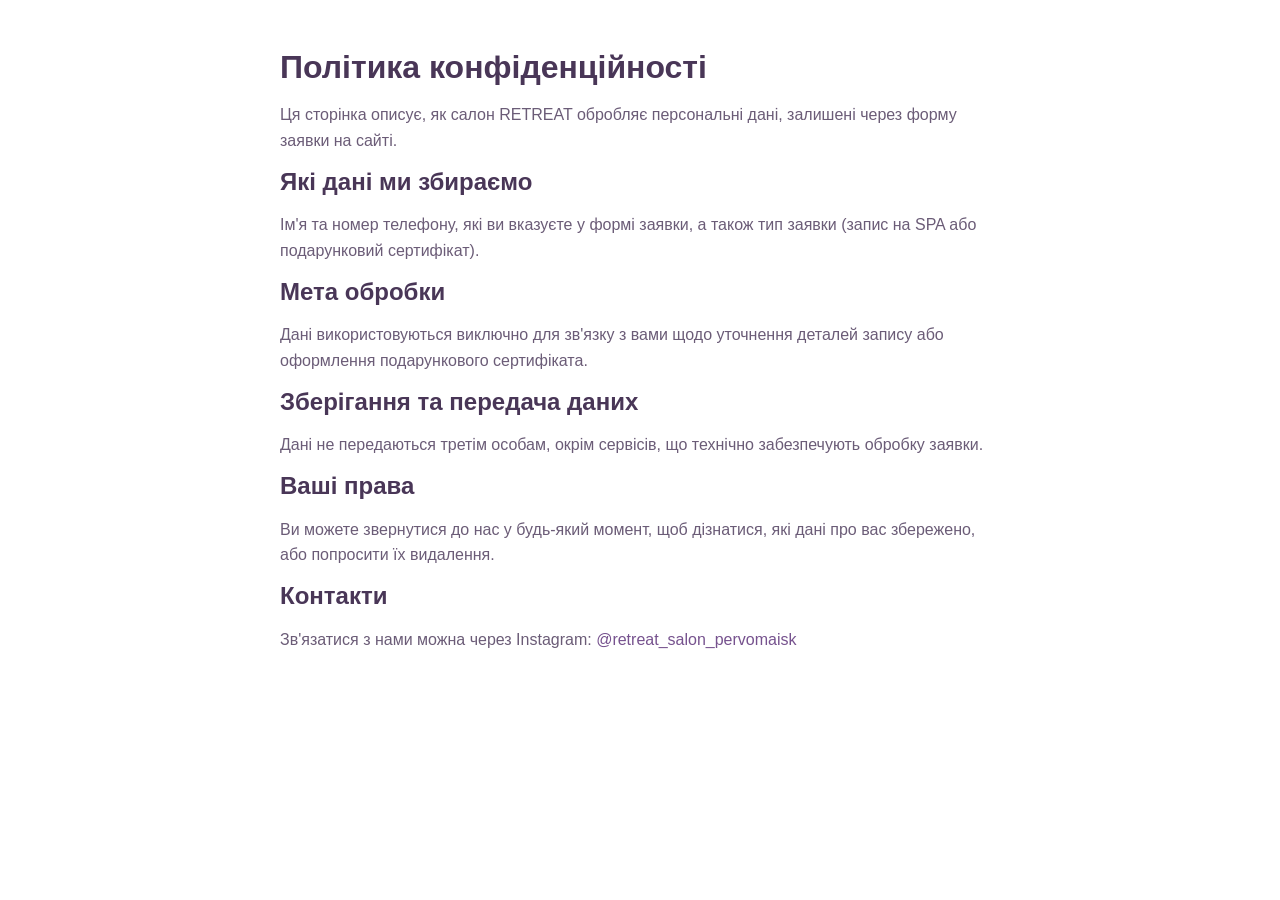
==== privacy-policy.html @ 0226b2d7 "Add privacy policy page This file outlines the privacy policy for the RETREAT salon, detailing data " ====
<!DOCTYPE html>
<html lang="uk">
  <head>
    <meta charset="UTF-8">
    <meta name="viewport" content="width=device-width, initial-scale=1">
    <title>Політика конфіденційності | RETREAT</title>
    <link rel="stylesheet" href="assets/css/style.css">
  </head>
    <body>
      <div class="container" style="padding: 48px 20px; max-width: 760px;">
        <h1>Політика конфіденційності</h1>
        <p>Ця сторінка описує, як салон RETREAT обробляє персональні дані, залишені через форму заявки на сайті.</p>
        <h2>Які дані ми збираємо</h2>
          <p>Ім'я та номер телефону, які ви вказуєте у формі заявки, а також тип заявки (запис на SPA або подарунковий сертифікат).</p>
        <h2>Мета обробки</h2>
        <p>Дані використовуються виключно для зв'язку з вами щодо уточнення деталей запису або оформлення подарункового сертифіката.</p>
            <h2>Зберігання та передача даних</h2>
        <p>Дані не передаються третім особам, окрім сервісів, що технічно забезпечують обробку заявки.</p>
        <h2>Ваші права</h2>
        <p>Ви можете звернутися до нас у будь-який момент, щоб дізнатися, які дані про вас збережено, або попросити їх видалення.</p>
        <h2>Контакти</h2>
        <p>Зв'язатися з нами можна через Instagram: <a href="https://www.instagram.com/retreat_salon_pervomaisk/" target="_blank" rel="noopener">@retreat_salon_pervomaisk</a></p>
    </body>

</html>
---- assets/css/style.css ----
:root {
    --c-white: #FFFFFF;
    --c-lavender-light: #F7F1FA;
    --c-violet-soft: #E9DDF3;
    --c-lavender: #A78BBE;
    --c-violet-accent: #76528E;
    --c-plum-dark: #493657;
    --c-text: #3A2E44;
    --c-text-soft: #6B5C77;
    --font-head: 'Manrope', sans-serif;
    --font-body: 'Inter', sans-serif;
    --radius-lg: 28px;
    --radius-md: 18px;
    --radius-sm: 12px;
    --shadow-soft: 0 12px 32px -8px rgba(73, 54, 87, 0.18);
    --shadow-softer: 0 6px 18px -6px rgba(73, 54, 87, 0.12);
    --container-max: 1180px;
}
* { box-sizing: border-box; }
html { scroll-behavior: smooth; }
@media (prefers-reduced-motion: reduce) {
    html { scroll-behavior: auto; }
}
body {
    margin: 0;
    font-family: var(--font-body);
    color: var(--c-text);
    background: var(--c-white);
    -webkit-font-smoothing: antialiased;
    overflow-x: hidden;
}
h1, h2, h3 {
    font-family: var(--font-head);
    color: var(--c-plum-dark);
    margin: 0 0 16px;
    line-height: 1.2;
}
p { line-height: 1.6; margin: 0 0 14px; color: var(--c-text-soft); }
img { max-width: 100%; height: auto; display: block; }
a { color: var(--c-violet-accent); text-decoration: none; }
.container {
    max-width: var(--container-max);
    margin: 0 auto;
    padding: 0 20px;
}
.container--narrow { max-width: 760px; }
.center { text-align: center; }
.btn {
    display: inline-flex;
    align-items: center;
    justify-content: center;
    gap: 8px;
    font-family: var(--font-head);
    font-weight: 700;
    font-size: 16px;
    border: none;
    border-radius: 999px;
    padding: 16px 28px;
    cursor: pointer;
    transition: transform 0.2s ease, box-shadow 0.2s ease, opacity 0.2s ease;
}
.btn--primary {
    background: linear-gradient(135deg, var(--c-violet-accent), var(--c-plum-dark));
    color: var(--c-white);
    box-shadow: var(--shadow-softer);
}
.btn--primary:hover { transform: translateY(-2px); box-shadow: var(--shadow-soft); }
.btn--lg { padding: 18px 34px; font-size: 17px; }
.btn--block { width: 100%; }
.btn:disabled { opacity: 0.6; cursor: not-allowed; transform: none; }
.section { padding: 72px 0; }
.section--light { background: var(--c-lavender-light); }
.section__title { font-size: clamp(26px, 4vw, 36px); }
.section__subtitle { color: var(--c-text-soft); max-width: 560px; margin: 0 auto 40px; }
[data-animate] { opacity: 0; transform: translateY(24px); transition: opacity 0.7s ease, transform 0.7s ease; }
[data-animate].is-visible { opacity: 1; transform: translateY(0); }
@media (prefers-reduced-motion: reduce) {
    [data-animate] { opacity: 1; transform: none; transition: none; }
}
.eyebrow {
    display: inline-block;
    font-family: var(--font-head);
    font-size: 13px;
    font-weight: 700;
    letter-spacing: 0.08em;
    color: var(--c-violet-accent);
    margin-bottom: 10px;
}
.accent-phrase {
    font-family: var(--font-head);
    font-style: italic;
    font-weight: 600;
    color: var(--c-violet-accent);
    font-size: 18px;
}
.hero {
    position: relative;
    background: linear-gradient(180deg, var(--c-lavender-light) 0%, var(--c-violet-soft) 100%);
    padding-bottom: 48px;
    overflow: hidden;
}
.hero__bg {
    position: absolute;
    inset: 0;
    background:
          radial-gradient(circle at 85% 10%, rgba(167,139,190,0.35), transparent 55%),
          radial-gradient(circle at 10% 90%, rgba(233,221,243,0.6), transparent 50%);
    pointer-events: none;
}
.hero__top { position: relative; z-index: 1; padding-top: 28px; }
.hero__brand { display: flex; align-items: baseline; gap: 14px; flex-wrap: wrap; }
.logo { font-family: var(--font-head); font-weight: 800; font-size: 22px; letter-spacing: 0.04em; color: var(--c-plum-dark); }
.logo--light { color: var(--c-white); }
.hero__location { font-size: 13px; color: var(--c-text-soft); letter-spacing: 0.03em; }
.hero__content {
    position: relative;
    z-index: 1;
    display: grid;
    grid-template-columns: 1fr;
    gap: 36px;
    padding-top: 28px;
}
.hero__title { font-size: clamp(28px, 6vw, 44px); letter-spacing: -0.01em; }
.hero__title .accent { color: var(--c-violet-accent); }
.hero__subtitle { font-size: 17px; max-width: 480px; }
.hero__perks { list-style: none; padding: 0; margin: 0 0 28px; display: flex; flex-direction: column; gap: 10px; }
.hero__perks li { display: flex; align-items: center; gap: 10px; font-weight: 600; color: var(--c-plum-dark); font-size: 15px; }
.hero__cta { display: flex; flex-direction: column; align-items: flex-start; gap: 14px; }
.hero__secondary-link { font-weight: 600; font-size: 14px; border-bottom: 1px solid currentColor; padding-bottom: 2px; }
.hero__media { display: flex; justify-content: center; }
.hero__photo-frame { border-radius: var(--radius-lg); overflow: hidden; box-shadow: var(--shadow-soft); max-width: 420px; width: 100%; }
.hero__photo { aspect-ratio: 4/5; object-fit: cover; width: 100%; height: 100%; }
@media (min-width: 900px) {
    .hero__content { grid-template-columns: 1.1fr 0.9fr; align-items: center; }
    .hero__cta { flex-direction: row; align-items: center; }
    .hero__media { justify-content: flex-end; }
}
.split {
    display: grid;
    grid-template-columns: 1fr;
    gap: 32px;
    align-items: center;
}
.split__media img { border-radius: var(--radius-lg); box-shadow: var(--shadow-softer); }
@media (min-width: 860px) {
    .split { grid-template-columns: 1fr 1fr; gap: 56px; }
    .split--reverse .split__media { order: 2; }
    .split--reverse .split__text { order: 1; }
}
.cards--3 {
    display: grid;
    grid-template-columns: 1fr;
    gap: 20px;
    margin-top: 8px;
}
@media (min-width: 720px) {
    .cards--3 { grid-template-columns: repeat(3, 1fr); }
}
.card {
    background: var(--c-white);
    border: 1px solid var(--c-violet-soft);
    border-radius: var(--radius-md);
    padding: 32px 26px;
    box-shadow: var(--shadow-softer);
    text-align: left;
}
.card h3 { font-size: 19px; margin-bottom: 8px; }
.card p { margin: 0; font-size: 15px; }
.steps {
    list-style: none;
    margin: 0; padding: 0;
    display: grid;
    grid-template-columns: 1fr;
    gap: 18px;
}
@media (min-width: 860px) {
    .steps { grid-template-columns: repeat(4, 1fr); gap: 20px; }
}
.step {
    background: var(--c-lavender-light);
    border-radius: var(--radius-md);
    padding: 28px 22px;
    position: relative;
}
.step__num {
    display: block;
    font-family: var(--font-head);
    font-weight: 800;
    font-size: 30px;
    color: var(--c-violet-accent);
    opacity: 0.55;
    margin-bottom: 10px;
}
.step h3 { font-size: 17px; margin-bottom: 6px; }
.step p { margin: 0; font-size: 14.5px; }
.gallery {
    display: flex;
    gap: 16px;
    overflow-x: auto;
    scroll-snap-type: x mandatory;
    padding-bottom: 8px;
    -webkit-overflow-scrolling: touch;
}
.gallery__item {
    flex: 0 0 72%;
    scroll-snap-align: start;
    border-radius: var(--radius-md);
    overflow: hidden;
    box-shadow: var(--shadow-softer);
}
.gallery__item img { aspect-ratio: 4/5; object-fit: cover; width: 100%; height: 100%; }
@media (min-width: 720px) {
    .gallery { overflow: visible; display: grid; grid-template-columns: repeat(5, 1fr); gap: 16px; }
    .gallery__item { flex: unset; }
}
.faq__item { border-bottom: 1px solid var(--c-violet-soft); }
.faq__question {
    width: 100%;
    text-align: left;
    background: none;
    border: none;
    padding: 20px 0;
    font-family: var(--font-head);
    font-weight: 700;
    font-size: 16px;
    color: var(--c-plum-dark);
    display: flex;
    justify-content: space-between;
    align-items: center;
    cursor: pointer;
}
.faq__toggle {
    flex-shrink: 0;
    width: 22px; height: 22px;
    border-radius: 50%;
    background: var(--c-violet-soft);
    position: relative;
    margin-left: 16px;
}
.faq__toggle::before, .faq__toggle::after {
    content: '';
    position: absolute;
    background: var(--c-violet-accent);
    top: 50%; left: 50%;
    transform: translate(-50%, -50%);
}
.faq__toggle::before { width: 10px; height: 2px; }
.faq__toggle::after { width: 2px; height: 10px; transition: transform 0.25s ease; }
.faq__question[aria-expanded="true"] .faq__toggle::after { transform: translate(-50%, -50%) rotate(90deg); opacity: 0; }
.faq__answer { max-height: 0; overflow: hidden; transition: max-height 0.3s ease; }
.faq__answer p { padding-bottom: 18px; margin: 0; }
.section--gift { background: linear-gradient(135deg, var(--c-violet-soft), var(--c-lavender-light)); }
.section--form { background: linear-gradient(160deg, var(--c-violet-soft), var(--c-lavender-light) 60%); }
.booking-form {
    background: var(--c-white);
    border-radius: var(--radius-lg);
    padding: 32px 24px;
    box-shadow: var(--shadow-soft);
}
@media (min-width: 600px) {
    .booking-form { padding: 44px; }
}
.request-type {
    display: grid;
    grid-template-columns: 1fr;
    gap: 12px;
    margin-bottom: 24px;
}
@media (min-width: 540px) {
    .request-type { grid-template-columns: 1fr 1fr; }
}
.request-type__option { display: block; cursor: pointer; }
.request-type__option input { position: absolute; opacity: 0; pointer-events: none; }
.request-type__card {
    display: flex;
    align-items: center;
    justify-content: center;
    text-align: center;
    min-height: 56px;
    padding: 12px 16px;
    border: 2px solid var(--c-violet-soft);
    border-radius: var(--radius-sm);
    font-weight: 600;
    font-size: 14.5px;
    color: var(--c-text-soft);
    transition: all 0.2s ease;
}
.request-type__option input:checked + .request-type__card {
    border-color: var(--c-violet-accent);
    background: var(--c-violet-soft);
    color: var(--c-plum-dark);
}
.field { margin-bottom: 18px; }
.field label {
    display: block;
    font-weight: 600;
    font-size: 14px;
    color: var(--c-plum-dark);
    margin-bottom: 8px;
}
.field input {
    width: 100%;
    font-family: var(--font-body);
    font-size: 16px;
    padding: 15px 16px;
    border: 2px solid var(--c-violet-soft);
    border-radius: var(--radius-sm);
    background: var(--c-lavender-light);
    color: var(--c-text);
    transition: border-color 0.2s ease;
}
.field input:focus { outline: none; border-color: var(--c-violet-accent); background: var(--c-white); }
.field input.is-invalid { border-color: #c0506a; }
.field__error { display: block; min-height: 18px; font-size: 13px; color: #c0506a; margin-top: 6px; }
.consent {
    display: flex;
    align-items: flex-start;
    gap: 10px;
    font-size: 13.5px;
    color: var(--c-text-soft);
    margin-bottom: 8px;
    cursor: pointer;
}
.consent input { margin-top: 3px; flex-shrink: 0; width: 17px; height: 17px; accent-color: var(--c-violet-accent); }
.consent a { font-weight: 600; }
.form__note { text-align: center; font-size: 13px; color: var(--c-text-soft); margin: 14px 0 0; }
.form__result {
    margin-top: 16px;
    padding: 14px 16px;
    border-radius: var(--radius-sm);
    font-size: 14px;
    display: none;
}
.form__result.is-success { display: block; background: var(--c-violet-soft); color: var(--c-plum-dark); }
.form__result.is-error { display: block; background: #f6dfe4; color: #8c2f45; }
.footer { background: var(--c-plum-dark); color: var(--c-violet-soft); padding: 48px 0; }
.footer__inner { display: flex; flex-direction: column; gap: 24px; }
.footer__brand p { color: var(--c-violet-soft); opacity: 0.8; margin: 2px 0; font-size: 14px; }
.footer__links { display: flex; gap: 20px; flex-wrap: wrap; }
.footer__links a { color: var(--c-white); font-weight: 600; font-size: 14px; }
@media (min-width: 700px) {
    .footer__inner { flex-direction: row; justify-content: space-between; align-items: flex-end; }
}
.sticky-cta {
    position: fixed;
    left: 16px; right: 16px; bottom: 16px;
    z-index: 50;
    opacity: 0;
    transform: translateY(16px);
    pointer-events: none;
    transition: opacity 0.25s ease, transform 0.25s ease;
    padding-bottom: env(safe-area-inset-bottom, 0);
}
.sticky-cta.is-visible { opacity: 1; transform: translateY(0); pointer-events: auto; }
.sticky-cta .btn { box-shadow: var(--shadow-soft); }
@media (min-width: 900px) {
    .sticky-cta { display: none; }
}
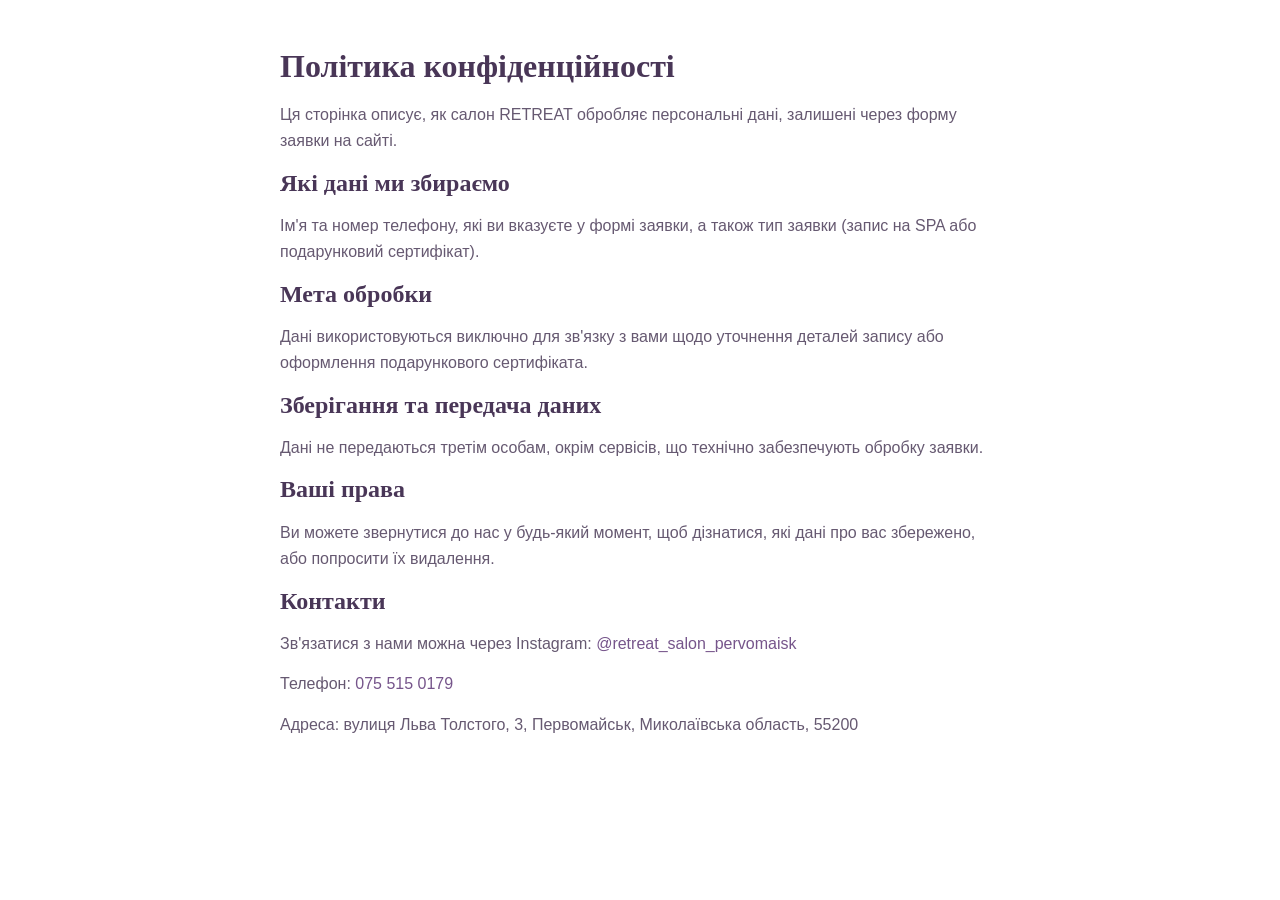
==== commit 5bd04ff0: "Update contact info: new phone and address sitewide" ====
--- a/privacy-policy.html
+++ b/privacy-policy.html
@@ -20,6 +20,8 @@
         <p>Ви можете звернутися до нас у будь-який момент, щоб дізнатися, які дані про вас збережено, або попросити їх видалення.</p>
         <h2>Контакти</h2>
         <p>Зв'язатися з нами можна через Instagram: <a href="https://www.instagram.com/retreat_salon_pervomaisk/" target="_blank" rel="noopener">@retreat_salon_pervomaisk</a></p>
+        <p>Телефон: <a href="tel:+380755150179">075 515 0179</a></p>
+        <p>Адреса: вулиця Льва Толстого, 3, Первомайськ, Миколаївська область, 55200</p>
     </body>
 
 </html>
--- a/assets/css/style.css
+++ b/assets/css/style.css
@@ -1,19 +1,20 @@
 :root {
     --c-white: #FFFFFF;
-    --c-lavender-light: #F7F1FA;
-    --c-violet-soft: #E9DDF3;
-    --c-lavender: #A78BBE;
-    --c-violet-accent: #76528E;
+    --c-lavender-light: #F7F3F8;
+    --c-violet-soft: #E8DDEE;
+    --c-lavender: #B69BC8;
+    --c-violet-accent: #76558B;
     --c-plum-dark: #493657;
-    --c-text: #3A2E44;
-    --c-text-soft: #6B5C77;
-    --font-head: 'Manrope', sans-serif;
-    --font-body: 'Inter', sans-serif;
+    --c-text: #2D2631;
+    --c-text-soft: #665971;
+    --font-head: 'Cormorant Garamond', 'Georgia', serif;
+    --font-body: 'Manrope', sans-serif;
+    --font-ui: 'Manrope', sans-serif;
     --radius-lg: 28px;
     --radius-md: 18px;
     --radius-sm: 12px;
-    --shadow-soft: 0 12px 32px -8px rgba(73, 54, 87, 0.18);
-    --shadow-softer: 0 6px 18px -6px rgba(73, 54, 87, 0.12);
+    --shadow-soft: 0 12px 32px -8px rgba(45, 38, 49, 0.18);
+    --shadow-softer: 0 6px 18px -6px rgba(45, 38, 49, 0.12);
     --container-max: 1180px;
 }
 * { box-sizing: border-box; }
@@ -31,11 +32,12 @@
 }
 h1, h2, h3 {
     font-family: var(--font-head);
+    font-weight: 600;
     color: var(--c-plum-dark);
     margin: 0 0 16px;
-    line-height: 1.2;
-}
-p { line-height: 1.6; margin: 0 0 14px; color: var(--c-text-soft); }
+    line-height: 1.18;
+}
+p { line-height: 1.65; margin: 0 0 14px; color: var(--c-text-soft); }
 img { max-width: 100%; height: auto; display: block; }
 a { color: var(--c-violet-accent); text-decoration: none; }
 .container {
@@ -45,19 +47,20 @@
 }
 .container--narrow { max-width: 760px; }
 .center { text-align: center; }
+.center-block { display: block; text-align: center; }
 .btn {
     display: inline-flex;
     align-items: center;
     justify-content: center;
     gap: 8px;
-    font-family: var(--font-head);
+    font-family: var(--font-ui);
     font-weight: 700;
     font-size: 16px;
     border: none;
     border-radius: 999px;
     padding: 16px 28px;
     cursor: pointer;
-    transition: transform 0.2s ease, box-shadow 0.2s ease, opacity 0.2s ease;
+    transition: transform 0.2s ease, box-shadow 0.2s ease, opacity 0.2s ease, background 0.2s ease, border-color 0.2s ease;
 }
 .btn--primary {
     background: linear-gradient(135deg, var(--c-violet-accent), var(--c-plum-dark));
@@ -65,12 +68,30 @@
     box-shadow: var(--shadow-softer);
 }
 .btn--primary:hover { transform: translateY(-2px); box-shadow: var(--shadow-soft); }
+.btn--ghost {
+    background: transparent;
+    color: var(--c-violet-accent);
+    border: 2px solid var(--c-violet-soft);
+    padding: 14px 26px;
+}
+.btn--ghost:hover { border-color: var(--c-violet-accent); background: var(--c-violet-soft); }
+.btn--outline {
+    background: transparent;
+    color: var(--c-plum-dark);
+    border: 2px solid var(--c-violet-soft);
+}
+.btn--outline:hover { border-color: var(--c-violet-accent); }
+.btn--sm { padding: 10px 20px; font-size: 13.5px; }
 .btn--lg { padding: 18px 34px; font-size: 17px; }
 .btn--block { width: 100%; }
 .btn:disabled { opacity: 0.6; cursor: not-allowed; transform: none; }
 .section { padding: 72px 0; }
+@media (max-width: 640px) {
+    .section { padding: 44px 0; }
+    .section__subtitle { margin-bottom: 28px; }
+}
 .section--light { background: var(--c-lavender-light); }
-.section__title { font-size: clamp(26px, 4vw, 36px); }
+.section__title { font-size: clamp(28px, 4.2vw, 40px); }
 .section__subtitle { color: var(--c-text-soft); max-width: 560px; margin: 0 auto 40px; }
 [data-animate] { opacity: 0; transform: translateY(24px); transition: opacity 0.7s ease, transform 0.7s ease; }
 [data-animate].is-visible { opacity: 1; transform: translateY(0); }
@@ -79,39 +100,49 @@
 }
 .eyebrow {
     display: inline-block;
-    font-family: var(--font-head);
+    font-family: var(--font-ui);
     font-size: 13px;
     font-weight: 700;
-    letter-spacing: 0.08em;
+    letter-spacing: 0.12em;
     color: var(--c-violet-accent);
     margin-bottom: 10px;
 }
-.accent-phrase {
-    font-family: var(--font-head);
-    font-style: italic;
-    font-weight: 600;
-    color: var(--c-violet-accent);
-    font-size: 18px;
+.eyebrow.center-block { margin-bottom: 14px; }
+.navbar {
+    position: relative;
+    z-index: 2;
+    display: flex;
+    align-items: center;
+    justify-content: center;
+    padding-top: 28px;
+}
+.navbar__brand { display: flex; align-items: center; gap: 10px; }
+.navbar__wordmark { display: none; font-family: var(--font-ui); font-weight: 800; font-size: 18px; letter-spacing: 0.04em; color: var(--c-plum-dark); }
+.navbar__nav { display: none; }
+@media (min-width: 900px) {
+    .navbar { justify-content: space-between; }
+    .navbar__wordmark { display: inline-block; }
+    .navbar__nav { display: flex; align-items: center; gap: 28px; }
+    .navbar__link { font-family: var(--font-ui); font-weight: 600; font-size: 14.5px; color: var(--c-plum-dark); }
+    .navbar__link:hover { color: var(--c-violet-accent); }
 }
 .hero {
     position: relative;
     background: linear-gradient(180deg, var(--c-lavender-light) 0%, var(--c-violet-soft) 100%);
-    padding-bottom: 48px;
+    padding-bottom: 0;
     overflow: hidden;
 }
 .hero__bg {
     position: absolute;
     inset: 0;
     background:
-          radial-gradient(circle at 85% 10%, rgba(167,139,190,0.35), transparent 55%),
-          radial-gradient(circle at 10% 90%, rgba(233,221,243,0.6), transparent 50%);
+          radial-gradient(circle at 85% 10%, rgba(182,155,200,0.35), transparent 55%),
+          radial-gradient(circle at 10% 90%, rgba(232,221,238,0.6), transparent 50%);
     pointer-events: none;
 }
-.hero__top { position: relative; z-index: 1; padding-top: 28px; }
-.hero__brand { display: flex; align-items: baseline; gap: 14px; flex-wrap: wrap; }
-.logo { font-family: var(--font-head); font-weight: 800; font-size: 22px; letter-spacing: 0.04em; color: var(--c-plum-dark); }
+.hero__avatar { width: 64px; height: 64px; border-radius: 50%; object-fit: cover; display: block; box-shadow: var(--shadow-softer); border: 3px solid var(--c-white); }
+.logo { font-family: var(--font-ui); font-weight: 800; font-size: 22px; letter-spacing: 0.04em; color: var(--c-plum-dark); }
 .logo--light { color: var(--c-white); }
-.hero__location { font-size: 13px; color: var(--c-text-soft); letter-spacing: 0.03em; }
 .hero__content {
     position: relative;
     z-index: 1;
@@ -120,33 +151,64 @@
     gap: 36px;
     padding-top: 28px;
 }
-.hero__title { font-size: clamp(28px, 6vw, 44px); letter-spacing: -0.01em; }
-.hero__title .accent { color: var(--c-violet-accent); }
-.hero__subtitle { font-size: 17px; max-width: 480px; }
-.hero__perks { list-style: none; padding: 0; margin: 0 0 28px; display: flex; flex-direction: column; gap: 10px; }
-.hero__perks li { display: flex; align-items: center; gap: 10px; font-weight: 600; color: var(--c-plum-dark); font-size: 15px; }
-.hero__cta { display: flex; flex-direction: column; align-items: flex-start; gap: 14px; }
-.hero__secondary-link { font-weight: 600; font-size: 14px; border-bottom: 1px solid currentColor; padding-bottom: 2px; }
+.hero__text { text-align: center; }
+.hero__title { font-size: clamp(30px, 6.4vw, 48px); letter-spacing: -0.01em; }
+.hero__badge { display: inline-block; padding: 8px 18px; border-radius: 999px; background: var(--c-violet-soft); color: var(--c-plum-dark); font-family: var(--font-ui); font-weight: 700; font-size: 12.5px; letter-spacing: 0.04em; margin-bottom: 18px; }
+.hero__subtitle { font-size: 17.5px; max-width: 480px; margin-left: auto; margin-right: auto; }
+.hero__cta { display: flex; flex-direction: column; align-items: center; gap: 14px; }
+@media (min-width: 640px) {
+    .hero__cta { flex-direction: row; justify-content: center; }
+}
 .hero__media { display: flex; justify-content: center; }
-.hero__photo-frame { border-radius: var(--radius-lg); overflow: hidden; box-shadow: var(--shadow-soft); max-width: 420px; width: 100%; }
-.hero__photo { aspect-ratio: 4/5; object-fit: cover; width: 100%; height: 100%; }
+.hero__photo-frame { width: 100%; }
+.hero__photo { display: block; width: 100%; height: auto; object-fit: contain; }
+@media (max-width: 899px) {
+    .hero__media {
+        width: 100vw;
+        margin-left: calc(50% - 50vw);
+        margin-right: calc(50% - 50vw);
+    }
+}
 @media (min-width: 900px) {
+    .hero { padding-bottom: 48px; }
     .hero__content { grid-template-columns: 1.1fr 0.9fr; align-items: center; }
-    .hero__cta { flex-direction: row; align-items: center; }
+    .hero__text { text-align: left; }
+    .hero__subtitle { margin-left: 0; margin-right: 0; }
+    .hero__cta { justify-content: flex-start; }
     .hero__media { justify-content: flex-end; }
-}
-.split {
+    .hero__photo-frame { border-radius: var(--radius-lg); overflow: hidden; box-shadow: var(--shadow-soft); max-width: 380px; }
+    .hero__photo { aspect-ratio: 1199 / 1312; object-fit: cover; height: 100%; }
+}
+@media (max-width: 640px) {
+    .navbar { padding-top: 20px; }
+    .hero__avatar { width: 52px; height: 52px; }
+    .hero__content { gap: 24px; padding-top: 18px; }
+    .hero__badge { margin-bottom: 14px; }
+    .hero__subtitle { font-size: 16px; }
+}
+.intro__text { text-align: center; margin: 0 auto 36px; }
+.feature-grid {
     display: grid;
     grid-template-columns: 1fr;
-    gap: 32px;
-    align-items: center;
-}
-.split__media img { border-radius: var(--radius-lg); box-shadow: var(--shadow-softer); }
-@media (min-width: 860px) {
-    .split { grid-template-columns: 1fr 1fr; gap: 56px; }
-    .split--reverse .split__media { order: 2; }
-    .split--reverse .split__text { order: 1; }
-}
+    gap: 20px;
+    margin-top: 32px;
+}
+@media (min-width: 720px) {
+    .feature-grid { grid-template-columns: repeat(2, 1fr); gap: 24px; }
+    .feature-grid--3 { grid-template-columns: repeat(3, 1fr); }
+}
+.feature-card {
+    background: var(--c-white);
+    border-radius: var(--radius-md);
+    overflow: hidden;
+    box-shadow: var(--shadow-softer);
+}
+.feature-card__media { aspect-ratio: 4/3; }
+.feature-card__media img { width: 100%; height: 100%; object-fit: cover; }
+.feature-card__body { padding: 24px 26px; }
+.feature-card__body h3 { font-size: 21px; margin-bottom: 8px; }
+.feature-card__body p { margin: 0; font-size: 15px; }
+.duration-badge { display: inline-block; margin-top: 28px; padding: 10px 22px; border-radius: 999px; background: var(--c-lavender-light); color: var(--c-plum-dark); font-weight: 600; font-size: 14px; }
 .cards--3 {
     display: grid;
     grid-template-columns: 1fr;
@@ -164,35 +226,97 @@
     box-shadow: var(--shadow-softer);
     text-align: left;
 }
-.card h3 { font-size: 19px; margin-bottom: 8px; }
+.card h3 { font-size: 20px; margin-bottom: 8px; }
 .card p { margin: 0; font-size: 15px; }
-.steps {
+.programs { display: flex; flex-direction: column; gap: 28px; margin-top: 40px; }
+.program {
+    background: var(--c-white);
+    border-radius: var(--radius-lg);
+    overflow: hidden;
+    box-shadow: var(--shadow-soft);
+    display: flex;
+    flex-direction: column;
+}
+.program__photo { aspect-ratio: 16/10; }
+.program__photo img { width: 100%; height: 100%; object-fit: cover; }
+.program__card { padding: 28px 24px 32px; }
+.program__label { display: inline-block; font-family: var(--font-ui); font-weight: 700; font-size: 12.5px; letter-spacing: 0.12em; color: var(--c-violet-accent); margin-bottom: 10px; position: relative; padding-left: 28px; }
+.program__label::before { content: ''; position: absolute; left: 0; top: 50%; width: 20px; height: 2px; background: var(--c-violet-accent); transform: translateY(-50%); }
+.program__card h3 { font-size: clamp(22px, 3vw, 28px); margin-bottom: 10px; }
+.program__desc { font-size: 15px; margin-bottom: 16px; }
+.program__price-row { display: flex; align-items: baseline; gap: 10px; margin-bottom: 18px; }
+.program__price-value { font-family: var(--font-head); font-weight: 600; font-size: 20px; color: var(--c-plum-dark); }
+.program__price-dot { color: var(--c-lavender); font-weight: 700; }
+.program__toggle {
+    display: inline-flex;
+    align-items: center;
+    gap: 8px;
+    background: none;
+    border: none;
+    padding: 0;
+    margin-bottom: 4px;
+    font-family: var(--font-ui);
+    font-weight: 700;
+    font-size: 13.5px;
+    letter-spacing: 0.03em;
+    color: var(--c-violet-accent);
+    cursor: pointer;
+}
+.program__toggle-icon {
+    flex-shrink: 0;
+    width: 18px; height: 18px;
+    border-radius: 50%;
+    background: var(--c-violet-soft);
+    position: relative;
+}
+.program__toggle-icon::before, .program__toggle-icon::after {
+    content: '';
+    position: absolute;
+    background: var(--c-violet-accent);
+    top: 50%; left: 50%;
+    transform: translate(-50%, -50%);
+}
+.program__toggle-icon::before { width: 8px; height: 2px; }
+.program__toggle-icon::after { width: 2px; height: 8px; transition: transform 0.25s ease; }
+.program__toggle[aria-expanded="true"] .program__toggle-icon::after { transform: translate(-50%, -50%) rotate(90deg); opacity: 0; }
+.program__details { max-height: 0; overflow: hidden; transition: max-height 0.3s ease; }
+.program__checklist {
     list-style: none;
-    margin: 0; padding: 0;
+    margin: 0;
+    padding: 16px 0 4px;
     display: grid;
     grid-template-columns: 1fr;
-    gap: 18px;
+    gap: 10px 20px;
+}
+@media (min-width: 560px) {
+    .program__checklist { grid-template-columns: 1fr 1fr; }
+}
+.program__checklist li {
+    position: relative;
+    padding-left: 26px;
+    font-size: 14.5px;
+    color: var(--c-text-soft);
+    line-height: 1.4;
+}
+.program__checklist li::before {
+    content: '✓';
+    position: absolute;
+    left: 0;
+    top: -1px;
+    color: var(--c-violet-accent);
+    font-weight: 700;
+    font-size: 14px;
+}
+.program__cta { margin-top: 20px; }
+@media (min-width: 480px) {
+    .program__cta { width: auto; align-self: flex-start; }
 }
 @media (min-width: 860px) {
-    .steps { grid-template-columns: repeat(4, 1fr); gap: 20px; }
-}
-.step {
-    background: var(--c-lavender-light);
-    border-radius: var(--radius-md);
-    padding: 28px 22px;
-    position: relative;
-}
-.step__num {
-    display: block;
-    font-family: var(--font-head);
-    font-weight: 800;
-    font-size: 30px;
-    color: var(--c-violet-accent);
-    opacity: 0.55;
-    margin-bottom: 10px;
-}
-.step h3 { font-size: 17px; margin-bottom: 6px; }
-.step p { margin: 0; font-size: 14.5px; }
+    .program { flex-direction: row; }
+    .program__photo { flex: 0 0 42%; aspect-ratio: auto; }
+    .program__card { flex: 1; padding: 44px; display: flex; flex-direction: column; justify-content: center; }
+    .program--reverse { flex-direction: row-reverse; }
+}
 .gallery {
     display: flex;
     gap: 16px;
@@ -210,7 +334,12 @@
 }
 .gallery__item img { aspect-ratio: 4/5; object-fit: cover; width: 100%; height: 100%; }
 @media (min-width: 720px) {
-    .gallery { overflow: visible; display: grid; grid-template-columns: repeat(5, 1fr); gap: 16px; }
+    .gallery {
+        overflow: visible;
+        display: grid;
+        grid-template-columns: repeat(3, 1fr);
+        gap: 16px;
+    }
     .gallery__item { flex: unset; }
 }
 .faq__item { border-bottom: 1px solid var(--c-violet-soft); }
@@ -220,7 +349,7 @@
     background: none;
     border: none;
     padding: 20px 0;
-    font-family: var(--font-head);
+    font-family: var(--font-ui);
     font-weight: 700;
     font-size: 16px;
     color: var(--c-plum-dark);
@@ -249,7 +378,6 @@
 .faq__question[aria-expanded="true"] .faq__toggle::after { transform: translate(-50%, -50%) rotate(90deg); opacity: 0; }
 .faq__answer { max-height: 0; overflow: hidden; transition: max-height 0.3s ease; }
 .faq__answer p { padding-bottom: 18px; margin: 0; }
-.section--gift { background: linear-gradient(135deg, var(--c-violet-soft), var(--c-lavender-light)); }
 .section--form { background: linear-gradient(160deg, var(--c-violet-soft), var(--c-lavender-light) 60%); }
 .booking-form {
     background: var(--c-white);
@@ -260,6 +388,7 @@
 @media (min-width: 600px) {
     .booking-form { padding: 44px; }
 }
+.form__gift-note { background: var(--c-lavender-light); border-radius: var(--radius-sm); padding: 14px 16px; font-size: 13.5px; color: var(--c-text-soft); margin-bottom: 22px; }
 .request-type {
     display: grid;
     grid-template-columns: 1fr;
